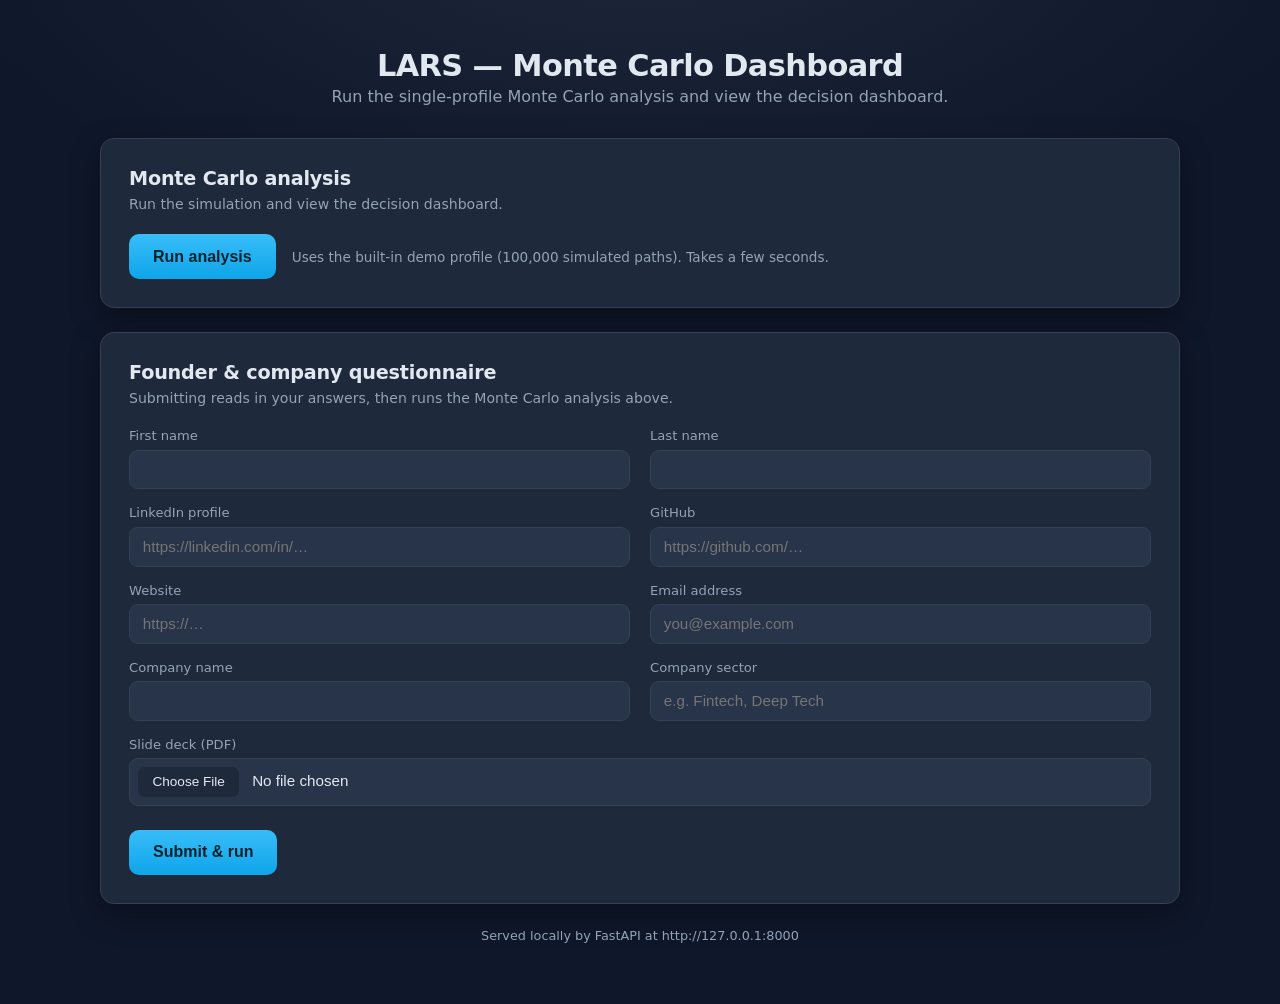
==== WebApp/static/index.html @ c9fc4283 "First rough webpage" ====
<!DOCTYPE html>
<html lang="en">
<head>
  <meta charset="UTF-8" />
  <meta name="viewport" content="width=device-width, initial-scale=1.0" />
  <title>LARS — Monte Carlo Dashboard</title>
  <style>
    :root {
      --bg: #0f172a;
      --panel: #1e293b;
      --panel-2: #273449;
      --text: #e2e8f0;
      --muted: #94a3b8;
      --accent: #38bdf8;
      --accent-strong: #0ea5e9;
      --border: #334155;
      --ok: #4ade80;
      --err: #f87171;
    }

    * { box-sizing: border-box; }

    body {
      margin: 0;
      font-family: system-ui, -apple-system, "Segoe UI", Roboto, sans-serif;
      background: radial-gradient(1200px 600px at 50% -10%, #1e293b 0%, var(--bg) 60%);
      color: var(--text);
      min-height: 100vh;
      display: flex;
      justify-content: center;
      padding: 3rem 1rem;
    }

    .container { width: 100%; max-width: 1080px; }

    header { text-align: center; margin-bottom: 2rem; }
    header h1 { margin: 0 0 .25rem; font-size: 1.9rem; letter-spacing: -0.02em; }
    header p { margin: 0; color: var(--muted); }

    .card {
      background: var(--panel);
      border: 1px solid var(--border);
      border-radius: 14px;
      padding: 1.75rem;
      box-shadow: 0 10px 30px rgba(0,0,0,.35);
    }
    .card + .card { margin-top: 1.5rem; }

    .card h2 {
      margin: 0 0 .35rem;
      font-size: 1.2rem;
      letter-spacing: -0.01em;
    }
    .card .section-sub { margin: 0 0 1.4rem; color: var(--muted); font-size: .88rem; }

    .run-row {
      display: flex;
      align-items: center;
      gap: 1rem;
      flex-wrap: wrap;
    }

    button {
      padding: .85rem 1.5rem;
      font-size: 1rem;
      font-weight: 600;
      color: #04222e;
      background: linear-gradient(180deg, var(--accent), var(--accent-strong));
      border: none;
      border-radius: 10px;
      cursor: pointer;
      transition: transform .05s ease, filter .15s ease;
    }
    button:hover { filter: brightness(1.05); }
    button:active { transform: translateY(1px); }
    button:disabled { filter: grayscale(.5) brightness(.8); cursor: not-allowed; }

    .run-note { color: var(--muted); font-size: .85rem; }

    /* Loading spinner */
    .spinner {
      width: 18px; height: 18px;
      border: 2px solid rgba(255,255,255,.25);
      border-top-color: #04222e;
      border-radius: 50%;
      display: inline-block;
      vertical-align: -3px;
      margin-right: .5rem;
      animation: spin .7s linear infinite;
    }
    @keyframes spin { to { transform: rotate(360deg); } }

    /* Questionnaire form */
    .form-grid {
      display: grid;
      grid-template-columns: 1fr 1fr;
      gap: 1rem 1.25rem;
    }
    @media (max-width: 640px) { .form-grid { grid-template-columns: 1fr; } }

    .field { display: flex; flex-direction: column; }
    .field.full { grid-column: 1 / -1; }
    .field label {
      margin-bottom: .4rem;
      font-size: .82rem;
      color: var(--muted);
    }
    .field input {
      width: 100%;
      padding: .65rem .8rem;
      background: var(--panel-2);
      border: 1px solid var(--border);
      border-radius: 9px;
      color: var(--text);
      font-size: .95rem;
      outline: none;
      transition: border-color .15s ease, box-shadow .15s ease;
    }
    .field input:focus {
      border-color: var(--accent);
      box-shadow: 0 0 0 3px rgba(56,189,248,.15);
    }
    .field input[type="file"] { padding: .5rem; cursor: pointer; }
    .field input[type="file"]::file-selector-button {
      margin-right: .8rem;
      padding: .45rem .9rem;
      border: none;
      border-radius: 7px;
      background: var(--panel);
      color: var(--text);
      cursor: pointer;
      font-size: .85rem;
    }

    .submit-row {
      display: flex;
      align-items: center;
      gap: 1rem;
      flex-wrap: wrap;
      margin-top: 1.5rem;
    }
    #profile-status { color: var(--muted); font-size: .88rem; }
    #profile-status.ok { color: var(--ok); }

    /* Dashboard */
    #dashboard { display: none; margin-top: 1.75rem; }
    #dashboard.visible { display: block; }

    .meta { color: var(--muted); font-size: .85rem; margin-bottom: 1rem; }

    .stats {
      display: grid;
      grid-template-columns: repeat(auto-fit, minmax(150px, 1fr));
      gap: 1rem;
      margin-bottom: 1.5rem;
    }
    .stat {
      background: var(--panel-2);
      border: 1px solid var(--border);
      border-radius: 10px;
      padding: 1rem;
      text-align: center;
    }
    .stat .value { font-size: 1.5rem; font-weight: 700; color: var(--accent); }
    .stat .label {
      font-size: .72rem; color: var(--muted); margin-top: .3rem;
      text-transform: uppercase; letter-spacing: .05em;
    }

    .plot-wrap {
      background: #fff;
      border: 1px solid var(--border);
      border-radius: 12px;
      padding: .5rem;
      overflow-x: auto;
    }
    .plot-wrap img { display: block; width: 100%; height: auto; border-radius: 8px; }

    #error {
      display: none;
      margin-top: 1.25rem;
      padding: .85rem 1rem;
      background: rgba(248,113,113,.1);
      border: 1px solid var(--err);
      border-radius: 10px;
      color: var(--err);
    }
    #error.visible { display: block; }

    .hint { text-align: center; color: var(--muted); font-size: .8rem; margin-top: 1.5rem; }
  </style>
</head>
<body>
  <div class="container">
    <header>
      <h1>LARS — Monte Carlo Dashboard</h1>
      <p>Run the single-profile Monte Carlo analysis and view the decision dashboard.</p>
    </header>

    <!-- ============ Section 1: Monte Carlo analysis ============ -->
    <div class="card">
      <h2>Monte Carlo analysis</h2>
      <p class="section-sub">Run the simulation and view the decision dashboard.</p>

      <div class="run-row">
        <button id="run-btn">Run analysis</button>
        <span class="run-note">
          Uses the built-in demo profile (100,000 simulated paths). Takes a few seconds.
        </span>
      </div>

      <!-- Error banner -->
      <div id="error"></div>

      <!-- Hidden dashboard, revealed once results come back -->
      <section id="dashboard">
        <div class="meta" id="meta"></div>
        <div class="stats" id="stats"></div>
        <div class="plot-wrap">
          <img id="dashboard-img" alt="Monte Carlo decision dashboard" />
        </div>
      </section>
    </div>

    <!-- ============ Section 2: Questionnaire ============ -->
    <div class="card">
      <h2>Founder &amp; company questionnaire</h2>
      <p class="section-sub">
        Submitting reads in your answers, then runs the Monte Carlo analysis above.
      </p>

      <form id="profile-form">
        <div class="form-grid">
          <div class="field">
            <label for="first_name">First name</label>
            <input type="text" id="first_name" name="first_name" autocomplete="given-name" />
          </div>
          <div class="field">
            <label for="last_name">Last name</label>
            <input type="text" id="last_name" name="last_name" autocomplete="family-name" />
          </div>

          <div class="field">
            <label for="linkedin">LinkedIn profile</label>
            <input type="url" id="linkedin" name="linkedin" placeholder="https://linkedin.com/in/…" />
          </div>
          <div class="field">
            <label for="github">GitHub</label>
            <input type="url" id="github" name="github" placeholder="https://github.com/…" />
          </div>

          <div class="field">
            <label for="website">Website</label>
            <input type="url" id="website" name="website" placeholder="https://…" />
          </div>
          <div class="field">
            <label for="email">Email address</label>
            <input type="email" id="email" name="email" placeholder="you@example.com" autocomplete="email" />
          </div>

          <div class="field">
            <label for="company_name">Company name</label>
            <input type="text" id="company_name" name="company_name" autocomplete="organization" />
          </div>
          <div class="field">
            <label for="company_sector">Company sector</label>
            <input type="text" id="company_sector" name="company_sector" placeholder="e.g. Fintech, Deep Tech" />
          </div>

          <div class="field full">
            <label for="deck">Slide deck (PDF)</label>
            <input type="file" id="deck" name="deck" accept="application/pdf,.pdf" />
          </div>
        </div>

        <div class="submit-row">
          <button type="submit" id="submit-btn">Submit &amp; run</button>
          <span id="profile-status"></span>
        </div>
      </form>
    </div>

    <p class="hint">Served locally by FastAPI at http://127.0.0.1:8000</p>
  </div>

  <script>
    const runBtn = document.getElementById("run-btn");
    const dashboard = document.getElementById("dashboard");
    const errorBox = document.getElementById("error");

    const profileForm = document.getElementById("profile-form");
    const submitBtn = document.getElementById("submit-btn");
    const profileStatus = document.getElementById("profile-status");

    const ANALYZE_URL = "/api/analyze";
    const PROFILE_URL = "/api/profile";

    // -------- Section 1: run the Monte Carlo analysis ---------------------
    // Shared so both the "Run analysis" button and the questionnaire's
    // "Submit & run" button can trigger it. Manages the run button + dashboard
    // UI, and throws on failure so callers can react.
    async function runAnalysis() {
      errorBox.classList.remove("visible");
      runBtn.disabled = true;
      runBtn.innerHTML = '<span class="spinner"></span>Running…';

      try {
        const response = await fetch(ANALYZE_URL, { method: "POST" });
        const data = await response.json();
        if (!response.ok || data.status === "error") {
          throw new Error(data.detail || "The server returned an error.");
        }
        renderDashboard(data);
      } catch (err) {
        showError(err.message);
        throw err;
      } finally {
        runBtn.disabled = false;
        runBtn.textContent = "Run analysis";
      }
    }

    runBtn.addEventListener("click", () => { runAnalysis().catch(() => {}); });

    // -------- Section 2: read in the questionnaire, then run --------------
    profileForm.addEventListener("submit", async (event) => {
      // 1. Prevent the default full-page submit.
      event.preventDefault();

      // Snapshot the current field values (incl. the file) BEFORE we clear the
      // form, so the read-in receives the real data even though the visible
      // fields get wiped a moment later.
      const formData = new FormData(profileForm);

      errorBox.classList.remove("visible");
      submitBtn.disabled = true;
      submitBtn.innerHTML = '<span class="spinner"></span>Submitting…';
      profileStatus.classList.remove("ok");
      profileStatus.textContent = "Reading in…";

      try {
        // 2. Trigger the read-in on the server (multipart: fields + PDF).
        const response = await fetch(PROFILE_URL, { method: "POST", body: formData });
        const data = await response.json();
        if (!response.ok || data.status === "error") {
          throw new Error(data.detail || "Read-in failed.");
        }

        // 3. Clear all fields.
        profileForm.reset();
        profileStatus.classList.add("ok");
        profileStatus.textContent = data.message || "Read in.";

        // 4. Subsequently trigger what the "Run analysis" button does.
        await runAnalysis();
      } catch (err) {
        showError(err.message);
        profileStatus.classList.remove("ok");
        profileStatus.textContent = "";
      } finally {
        submitBtn.disabled = false;
        submitBtn.textContent = "Submit & run";
      }
    });

    // -------- Rendering / helpers ----------------------------------------
    function renderDashboard(data) {
      const s = data.summary || {};

      document.getElementById("meta").innerText =
        `${s.opportunity_id ?? "profile"}  ·  ` +
        `${fmtInt(s.n_iterations)} simulated paths  ·  ` +
        `confidence: ${s.confidence_flag ?? "—"}`;

      const tiles = [
        { label: "Expected MOIC", value: fmtX(s.expected_moic) },
        { label: "Median MOIC", value: fmtX(s.median_moic) },
        { label: "P(total loss)", value: fmtPct(s.p_total_loss) },
        { label: "P(≥ 1x)", value: fmtPct(s.p_gt_1x) },
        { label: "P(≥ 10x)", value: fmtPct(s.p_gt_10x) },
        { label: "Median exit (yrs)", value: fmtNum(s.median_exit_years, 1) },
      ];
      document.getElementById("stats").innerHTML = tiles.map(t =>
        `<div class="stat"><div class="value">${t.value}</div>` +
        `<div class="label">${t.label}</div></div>`
      ).join("");

      document.getElementById("dashboard-img").src = data.dashboard;
      dashboard.classList.add("visible");
    }

    function showError(message) {
      errorBox.innerText = message;
      errorBox.classList.add("visible");
    }

    function fmtX(n) {
      if (n === null || n === undefined || isNaN(n)) return "—";
      return Number(n).toFixed(2) + "×";
    }
    function fmtPct(n) {
      if (n === null || n === undefined || isNaN(n)) return "—";
      return (Number(n) * 100).toFixed(1) + "%";
    }
    function fmtNum(n, digits = 2) {
      if (n === null || n === undefined || isNaN(n)) return "—";
      return Number(n).toFixed(digits);
    }
    function fmtInt(n) {
      if (n === null || n === undefined || isNaN(n)) return "—";
      return Number(n).toLocaleString();
    }
  </script>
</body>
</html>
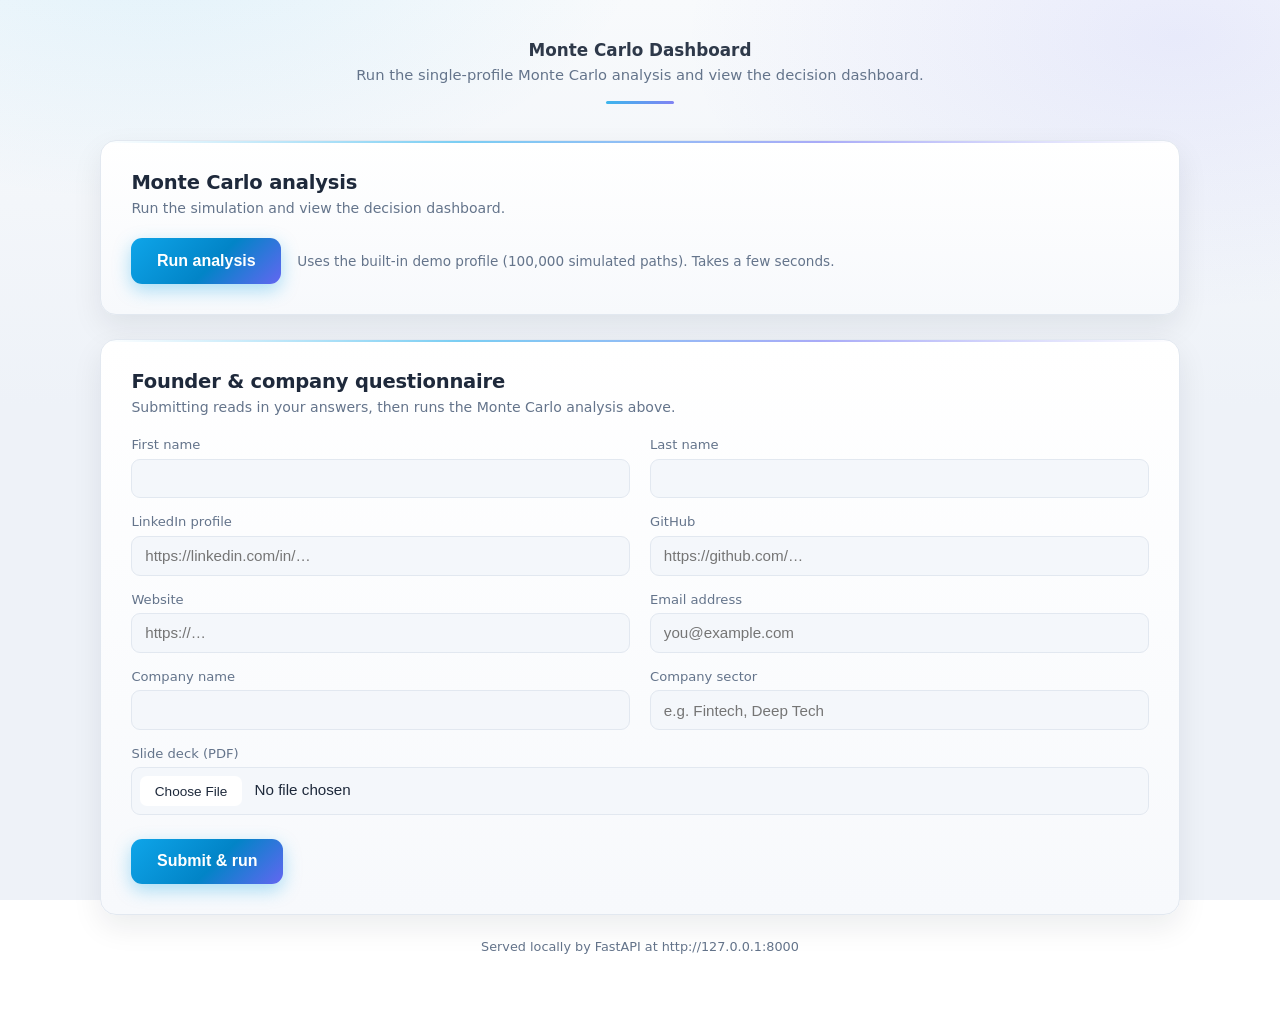
==== commit 5bf6b31f: "Changing webapp" ====
--- a/WebApp/static/index.html
+++ b/WebApp/static/index.html
@@ -6,16 +6,19 @@
   <title>LARS — Monte Carlo Dashboard</title>
   <style>
     :root {
-      --bg: #0f172a;
-      --panel: #1e293b;
-      --panel-2: #273449;
-      --text: #e2e8f0;
-      --muted: #94a3b8;
-      --accent: #38bdf8;
-      --accent-strong: #0ea5e9;
-      --border: #334155;
-      --ok: #4ade80;
-      --err: #f87171;
+      --bg: #eef2f8;
+      --bg-2: #f8fafc;
+      --panel: #ffffff;
+      --panel-2: #f4f7fb;
+      --text: #1e293b;
+      --muted: #64748b;
+      --accent: #0ea5e9;
+      --accent-2: #6366f1;
+      --accent-strong: #0284c7;
+      --border: #e2e8f0;
+      --border-soft: #eef2f8;
+      --ok: #16a34a;
+      --err: #dc2626;
     }
 
     * { box-sizing: border-box; }
@@ -23,32 +26,94 @@
     body {
       margin: 0;
       font-family: system-ui, -apple-system, "Segoe UI", Roboto, sans-serif;
-      background: radial-gradient(1200px 600px at 50% -10%, #1e293b 0%, var(--bg) 60%);
+      background:
+        radial-gradient(900px 500px at 12% -8%, rgba(14,165,233,.10) 0%, transparent 55%),
+        radial-gradient(900px 500px at 92% 4%, rgba(99,102,241,.10) 0%, transparent 55%),
+        linear-gradient(180deg, var(--bg-2) 0%, var(--bg) 45%, var(--bg) 100%);
+      background-attachment: fixed;
       color: var(--text);
       min-height: 100vh;
       display: flex;
       justify-content: center;
-      padding: 3rem 1rem;
+      padding: 2.5rem 1rem 3.5rem;
     }
 
     .container { width: 100%; max-width: 1080px; }
 
-    header { text-align: center; margin-bottom: 2rem; }
-    header h1 { margin: 0 0 .25rem; font-size: 1.9rem; letter-spacing: -0.02em; }
-    header p { margin: 0; color: var(--muted); }
+    /* Banner: only shows if a real image loads; hidden otherwise via JS onerror.
+       Shown uncropped (natural aspect ratio) since it carries the LARS wordmark. */
+    .banner {
+      display: none;
+      width: 100%;
+      height: auto;
+      border-radius: 18px;
+      margin-bottom: 1.5rem;
+      border: 1px solid var(--border);
+      box-shadow: 0 16px 34px rgba(15,23,42,.12);
+    }
+    .banner.loaded { display: block; }
+
+    /* Visually hidden but available to screen readers / search engines. */
+    .sr-only {
+      position: absolute;
+      width: 1px; height: 1px;
+      padding: 0; margin: -1px;
+      overflow: hidden;
+      clip: rect(0 0 0 0);
+      white-space: nowrap;
+      border: 0;
+    }
+
+    header { text-align: center; margin-bottom: 2.25rem; }
+    header h1 {
+      margin: 0 0 .5rem;
+      font-size: 2.15rem;
+      line-height: 1.15;
+      letter-spacing: -0.02em;
+      font-weight: 800;
+      background: linear-gradient(90deg, var(--accent) 0%, var(--accent-2) 100%);
+      -webkit-background-clip: text;
+      background-clip: text;
+      color: transparent;
+    }
+    header .tagline {
+      margin: 0;
+      color: var(--text);
+      font-size: 1.05rem;
+      font-weight: 600;
+      opacity: .92;
+    }
+    header p.subtitle { margin: .4rem 0 0; color: var(--muted); font-size: .92rem; }
+    header .rule {
+      width: 68px; height: 3px; margin: 1.1rem auto 0;
+      border-radius: 3px;
+      background: linear-gradient(90deg, var(--accent), var(--accent-2));
+      opacity: .8;
+    }
 
     .card {
-      background: var(--panel);
+      background: linear-gradient(180deg, var(--panel) 0%, #f7f9fc 100%);
       border: 1px solid var(--border);
-      border-radius: 14px;
-      padding: 1.75rem;
-      box-shadow: 0 10px 30px rgba(0,0,0,.35);
+      border-radius: 16px;
+      padding: 1.9rem;
+      box-shadow: 0 12px 30px rgba(15,23,42,.08);
+      position: relative;
+      overflow: hidden;
+    }
+    /* Subtle accent hairline along the top edge of each card */
+    .card::before {
+      content: "";
+      position: absolute;
+      inset: 0 0 auto 0;
+      height: 2px;
+      background: linear-gradient(90deg, transparent, var(--accent), var(--accent-2), transparent);
+      opacity: .55;
     }
     .card + .card { margin-top: 1.5rem; }
 
     .card h2 {
       margin: 0 0 .35rem;
-      font-size: 1.2rem;
+      font-size: 1.22rem;
       letter-spacing: -0.01em;
     }
     .card .section-sub { margin: 0 0 1.4rem; color: var(--muted); font-size: .88rem; }
@@ -61,27 +126,28 @@
     }
 
     button {
-      padding: .85rem 1.5rem;
+      padding: .85rem 1.6rem;
       font-size: 1rem;
-      font-weight: 600;
-      color: #04222e;
-      background: linear-gradient(180deg, var(--accent), var(--accent-strong));
+      font-weight: 700;
+      color: #ffffff;
+      background: linear-gradient(135deg, var(--accent) 0%, var(--accent-strong) 55%, var(--accent-2) 100%);
       border: none;
-      border-radius: 10px;
+      border-radius: 11px;
       cursor: pointer;
-      transition: transform .05s ease, filter .15s ease;
-    }
-    button:hover { filter: brightness(1.05); }
-    button:active { transform: translateY(1px); }
-    button:disabled { filter: grayscale(.5) brightness(.8); cursor: not-allowed; }
+      box-shadow: 0 6px 18px rgba(14,165,233,.35);
+      transition: transform .08s ease, filter .15s ease, box-shadow .15s ease;
+    }
+    button:hover { filter: brightness(1.06); box-shadow: 0 8px 24px rgba(56,189,248,.45); }
+    button:active { transform: translateY(1px); box-shadow: 0 4px 12px rgba(14,165,233,.35); }
+    button:disabled { filter: grayscale(.5) brightness(.8); box-shadow: none; cursor: not-allowed; }
 
     .run-note { color: var(--muted); font-size: .85rem; }
 
     /* Loading spinner */
     .spinner {
       width: 18px; height: 18px;
-      border: 2px solid rgba(255,255,255,.25);
-      border-top-color: #04222e;
+      border: 2px solid rgba(255,255,255,.45);
+      border-top-color: #ffffff;
       border-radius: 50%;
       display: inline-block;
       vertical-align: -3px;
@@ -155,12 +221,14 @@
       margin-bottom: 1.5rem;
     }
     .stat {
-      background: var(--panel-2);
+      background: linear-gradient(180deg, var(--panel-2) 0%, #eaf0f8 100%);
       border: 1px solid var(--border);
-      border-radius: 10px;
+      border-radius: 12px;
       padding: 1rem;
       text-align: center;
-    }
+      transition: border-color .15s ease, transform .1s ease;
+    }
+    .stat:hover { border-color: var(--accent); transform: translateY(-2px); }
     .stat .value { font-size: 1.5rem; font-weight: 700; color: var(--accent); }
     .stat .label {
       font-size: .72rem; color: var(--muted); margin-top: .3rem;
@@ -192,9 +260,15 @@
 </head>
 <body>
   <div class="container">
+    <!-- Optional banner: drop an image at static/banner.png (or .jpg) to show it.
+         Hidden automatically if the file isn't present. -->
+    <img id="banner" class="banner" src="/static/Banner.png" alt="LARS banner" />
+
     <header>
-      <h1>LARS — Monte Carlo Dashboard</h1>
-      <p>Run the single-profile Monte Carlo analysis and view the decision dashboard.</p>
+      <h1 class="sr-only">LARS — Leveraging AI for Risk Assessment &amp; Strategy</h1>
+      <p class="tagline">Monte Carlo Dashboard</p>
+      <p class="subtitle">Run the single-profile Monte Carlo analysis and view the decision dashboard.</p>
+      <div class="rule"></div>
     </header>
 
     <!-- ============ Section 1: Monte Carlo analysis ============ -->
@@ -284,6 +358,12 @@
   </div>
 
   <script>
+    // Reveal the banner only if the image really loaded; otherwise leave it hidden.
+    const banner = document.getElementById("banner");
+    if (banner.complete && banner.naturalWidth > 0) banner.classList.add("loaded");
+    banner.addEventListener("load", () => banner.classList.add("loaded"));
+    banner.addEventListener("error", () => banner.classList.remove("loaded"));
+
     const runBtn = document.getElementById("run-btn");
     const dashboard = document.getElementById("dashboard");
     const errorBox = document.getElementById("error");
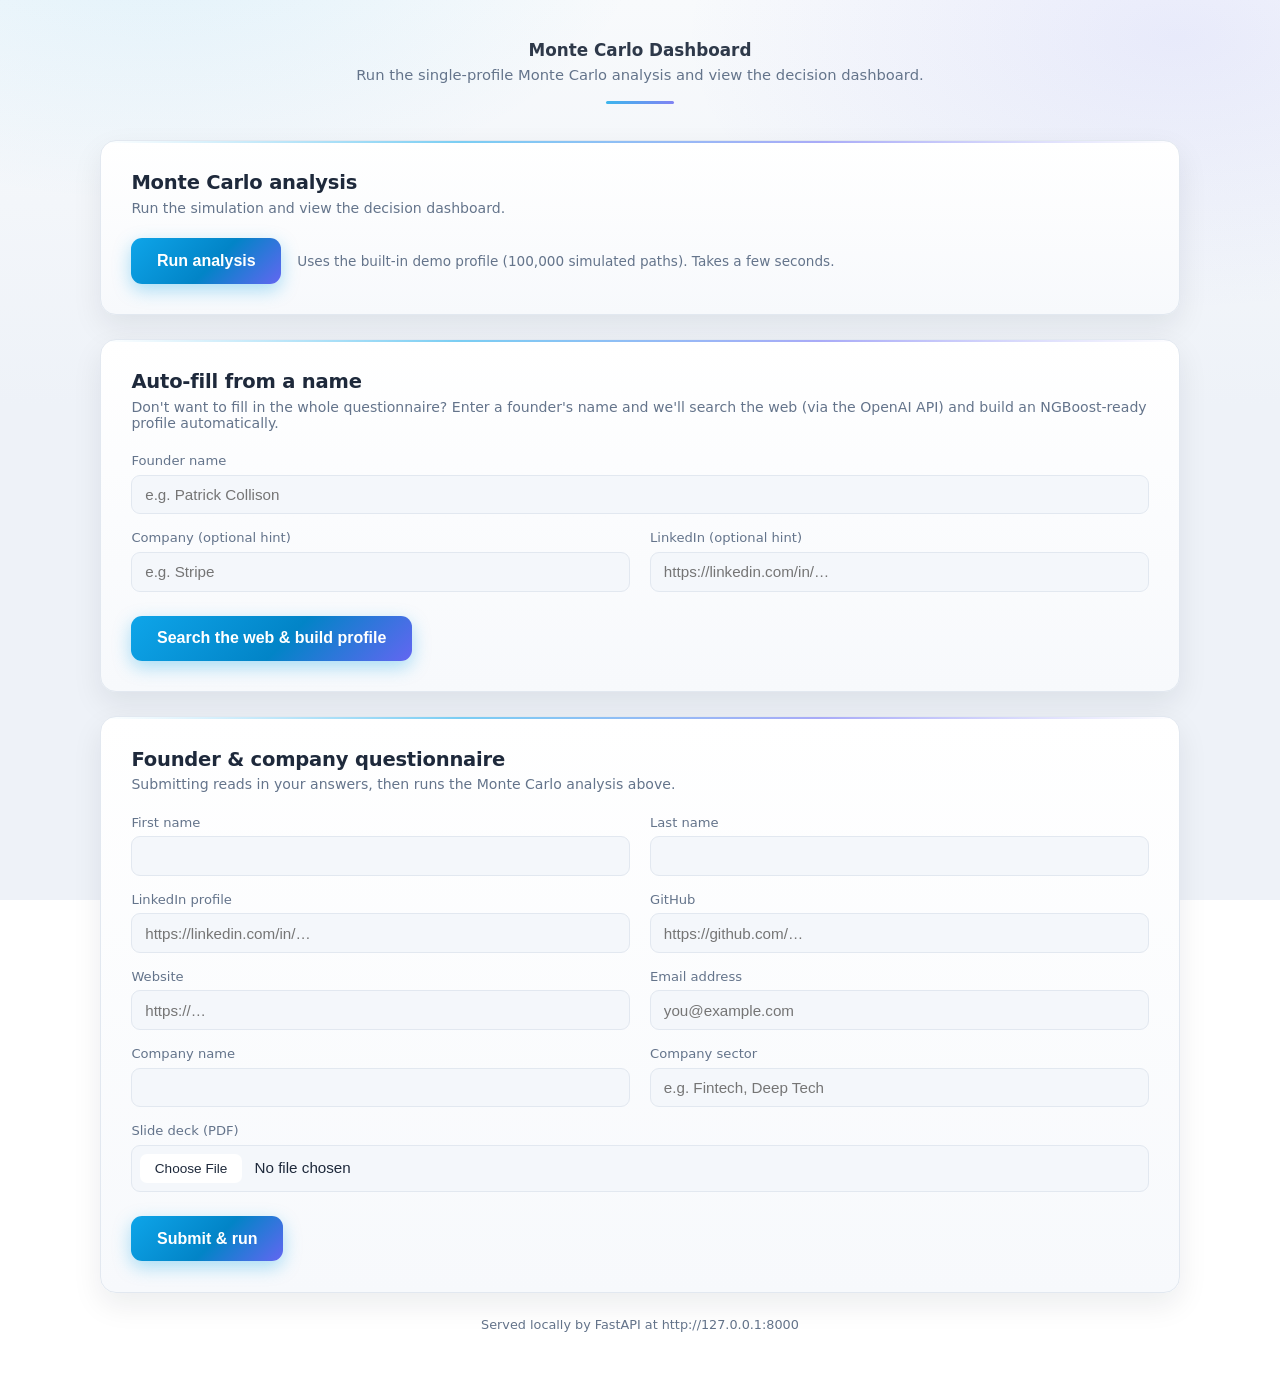
==== commit 4f7c205e: "Adding founder search on webpage" ====
--- a/WebApp/static/index.html
+++ b/WebApp/static/index.html
@@ -207,6 +207,41 @@
     }
     #profile-status { color: var(--muted); font-size: .88rem; }
     #profile-status.ok { color: var(--ok); }
+    #enrich-status { color: var(--muted); font-size: .88rem; }
+    #enrich-status.ok { color: var(--ok); }
+    #enrich-status.err { color: var(--err); }
+
+    /* Auto-fill result */
+    .enrich-result { display: none; }
+    .enrich-result.visible { display: block; }
+    .json-out {
+      background: #0f172a;
+      color: #e2e8f0;
+      border: 1px solid var(--border);
+      border-radius: 10px;
+      padding: 1rem 1.1rem;
+      font-family: ui-monospace, "SF Mono", Menlo, Consolas, monospace;
+      font-size: .8rem;
+      line-height: 1.5;
+      max-height: 380px;
+      overflow: auto;
+      white-space: pre;
+      margin: .4rem 0 1rem;
+    }
+    .sources { margin-bottom: 1rem; }
+    .sources .sources-title {
+      font-size: .72rem; text-transform: uppercase; letter-spacing: .05em;
+      color: var(--muted); margin-bottom: .5rem;
+    }
+    .sources a {
+      display: block;
+      color: var(--accent-strong);
+      font-size: .82rem;
+      text-decoration: none;
+      padding: .15rem 0;
+      overflow: hidden; text-overflow: ellipsis; white-space: nowrap;
+    }
+    .sources a:hover { text-decoration: underline; }
 
     /* Dashboard */
     #dashboard { display: none; margin-top: 1.75rem; }
@@ -296,7 +331,51 @@
       </section>
     </div>
 
-    <!-- ============ Section 2: Questionnaire ============ -->
+    <!-- ============ Section 2: Auto-fill from a name ============ -->
+    <div class="card">
+      <h2>Auto-fill from a name</h2>
+      <p class="section-sub">
+        Don't want to fill in the whole questionnaire? Enter a founder's name and
+        we'll search the web (via the OpenAI API) and build an NGBoost-ready
+        profile automatically.
+      </p>
+
+      <form id="enrich-form">
+        <div class="form-grid">
+          <div class="field full">
+            <label for="enrich_name">Founder name</label>
+            <input type="text" id="enrich_name" name="name" placeholder="e.g. Patrick Collison" autocomplete="name" />
+          </div>
+          <div class="field">
+            <label for="enrich_company">Company (optional hint)</label>
+            <input type="text" id="enrich_company" name="company_name" placeholder="e.g. Stripe" />
+          </div>
+          <div class="field">
+            <label for="enrich_linkedin">LinkedIn (optional hint)</label>
+            <input type="url" id="enrich_linkedin" name="linkedin" placeholder="https://linkedin.com/in/…" />
+          </div>
+        </div>
+
+        <div class="submit-row">
+          <button type="submit" id="enrich-btn">Search the web &amp; build profile</button>
+          <span id="enrich-status"></span>
+        </div>
+      </form>
+
+      <section id="enrich-result" class="enrich-result">
+        <p class="section-sub" style="margin-top:1.4rem;">
+          Generated NGBoost inference request:
+        </p>
+        <pre id="enrich-json" class="json-out"></pre>
+        <div id="enrich-sources" class="sources"></div>
+        <div class="submit-row">
+          <button type="button" id="enrich-use-btn">Use this &amp; run analysis</button>
+          <span class="run-note">Fills the questionnaire below with what we found.</span>
+        </div>
+      </section>
+    </div>
+
+    <!-- ============ Section 3: Questionnaire ============ -->
     <div class="card">
       <h2>Founder &amp; company questionnaire</h2>
       <p class="section-sub">
@@ -374,6 +453,7 @@
 
     const ANALYZE_URL = "/api/analyze";
     const PROFILE_URL = "/api/profile";
+    const ENRICH_URL = "/api/enrich";
 
     // -------- Section 1: run the Monte Carlo analysis ---------------------
     // Shared so both the "Run analysis" button and the questionnaire's
@@ -402,7 +482,120 @@
 
     runBtn.addEventListener("click", () => { runAnalysis().catch(() => {}); });
 
-    // -------- Section 2: read in the questionnaire, then run --------------
+    // -------- Section 2: auto-fill from a name (OpenAI web search) --------
+    const enrichForm = document.getElementById("enrich-form");
+    const enrichBtn = document.getElementById("enrich-btn");
+    const enrichStatus = document.getElementById("enrich-status");
+    const enrichResult = document.getElementById("enrich-result");
+    const enrichJson = document.getElementById("enrich-json");
+    const enrichSources = document.getElementById("enrich-sources");
+    const enrichUseBtn = document.getElementById("enrich-use-btn");
+
+    // Holds the most recent inference request so "Use this" can apply it.
+    let lastInferenceRequest = null;
+
+    enrichForm.addEventListener("submit", async (event) => {
+      event.preventDefault();
+
+      const name = document.getElementById("enrich_name").value.trim();
+      if (!name) {
+        setEnrichStatus("Please enter a name first.", "err");
+        return;
+      }
+
+      errorBox.classList.remove("visible");
+      enrichResult.classList.remove("visible");
+      enrichBtn.disabled = true;
+      enrichBtn.innerHTML = '<span class="spinner"></span>Searching the web…';
+      setEnrichStatus("Researching — this can take 10–30 seconds…", "");
+
+      try {
+        const formData = new FormData(enrichForm);
+        const response = await fetch(ENRICH_URL, { method: "POST", body: formData });
+        const data = await response.json();
+        if (!response.ok || data.status === "error") {
+          throw new Error(data.detail || "Enrichment failed.");
+        }
+
+        lastInferenceRequest = data.inference_request;
+        renderEnrichResult(data);
+        const found = countKnownFields(data.inference_request);
+        setEnrichStatus(`Done — found ${found} field(s) from the web.`, "ok");
+      } catch (err) {
+        setEnrichStatus(err.message, "err");
+        lastInferenceRequest = null;
+      } finally {
+        enrichBtn.disabled = false;
+        enrichBtn.textContent = "Search the web & build profile";
+      }
+    });
+
+    // "Use this & run analysis": copy findings into the questionnaire, then run.
+    enrichUseBtn.addEventListener("click", async () => {
+      if (lastInferenceRequest) applyInferenceToForm(lastInferenceRequest);
+      await runAnalysis().catch(() => {});
+    });
+
+    function renderEnrichResult(data) {
+      enrichJson.textContent = JSON.stringify(data.inference_request, null, 2);
+
+      const cites = data.citations || [];
+      if (cites.length) {
+        enrichSources.innerHTML =
+          '<div class="sources-title">Sources</div>' +
+          cites.map(c => {
+            const label = c.title || c.url;
+            return `<a href="${c.url}" target="_blank" rel="noopener noreferrer">${escapeHtml(label)}</a>`;
+          }).join("");
+      } else {
+        enrichSources.innerHTML =
+          '<div class="sources-title">Sources</div>' +
+          '<span class="run-note">No sources were returned.</span>';
+      }
+      enrichResult.classList.add("visible");
+    }
+
+    // Copy the (flat) known values into the questionnaire fields we display.
+    function applyInferenceToForm(req) {
+      const name = document.getElementById("enrich_name").value.trim();
+      const parts = name.split(/\s+/);
+      if (parts.length) {
+        document.getElementById("first_name").value = parts[0] || "";
+        document.getElementById("last_name").value = parts.slice(1).join(" ");
+      }
+      const company = document.getElementById("enrich_company").value.trim();
+      if (company) document.getElementById("company_name").value = company;
+      const linkedin = document.getElementById("enrich_linkedin").value.trim();
+      if (linkedin) document.getElementById("linkedin").value = linkedin;
+
+      const sector = req && req.market && req.market.sector;
+      if (sector) document.getElementById("company_sector").value = sector;
+    }
+
+    function countKnownFields(req) {
+      if (!req) return 0;
+      const groups = ["screening", "traction", "financials", "team", "market", "cold_start"];
+      let n = 0;
+      for (const g of groups) {
+        const obj = req[g] || {};
+        for (const k of Object.keys(obj)) if (obj[k] !== null && obj[k] !== undefined) n++;
+      }
+      return n;
+    }
+
+    function setEnrichStatus(text, kind) {
+      enrichStatus.textContent = text;
+      enrichStatus.classList.remove("ok", "err");
+      if (kind) enrichStatus.classList.add(kind);
+    }
+
+    function escapeHtml(s) {
+      return String(s).replace(/[&<>"']/g, c => (
+        { "&": "&amp;", "<": "&lt;", ">": "&gt;", '"': "&quot;", "'": "&#39;" }[c]
+      ));
+    }
+
+    // -------- Section 3: read in the questionnaire, then run --------------
     profileForm.addEventListener("submit", async (event) => {
       // 1. Prevent the default full-page submit.
       event.preventDefault();
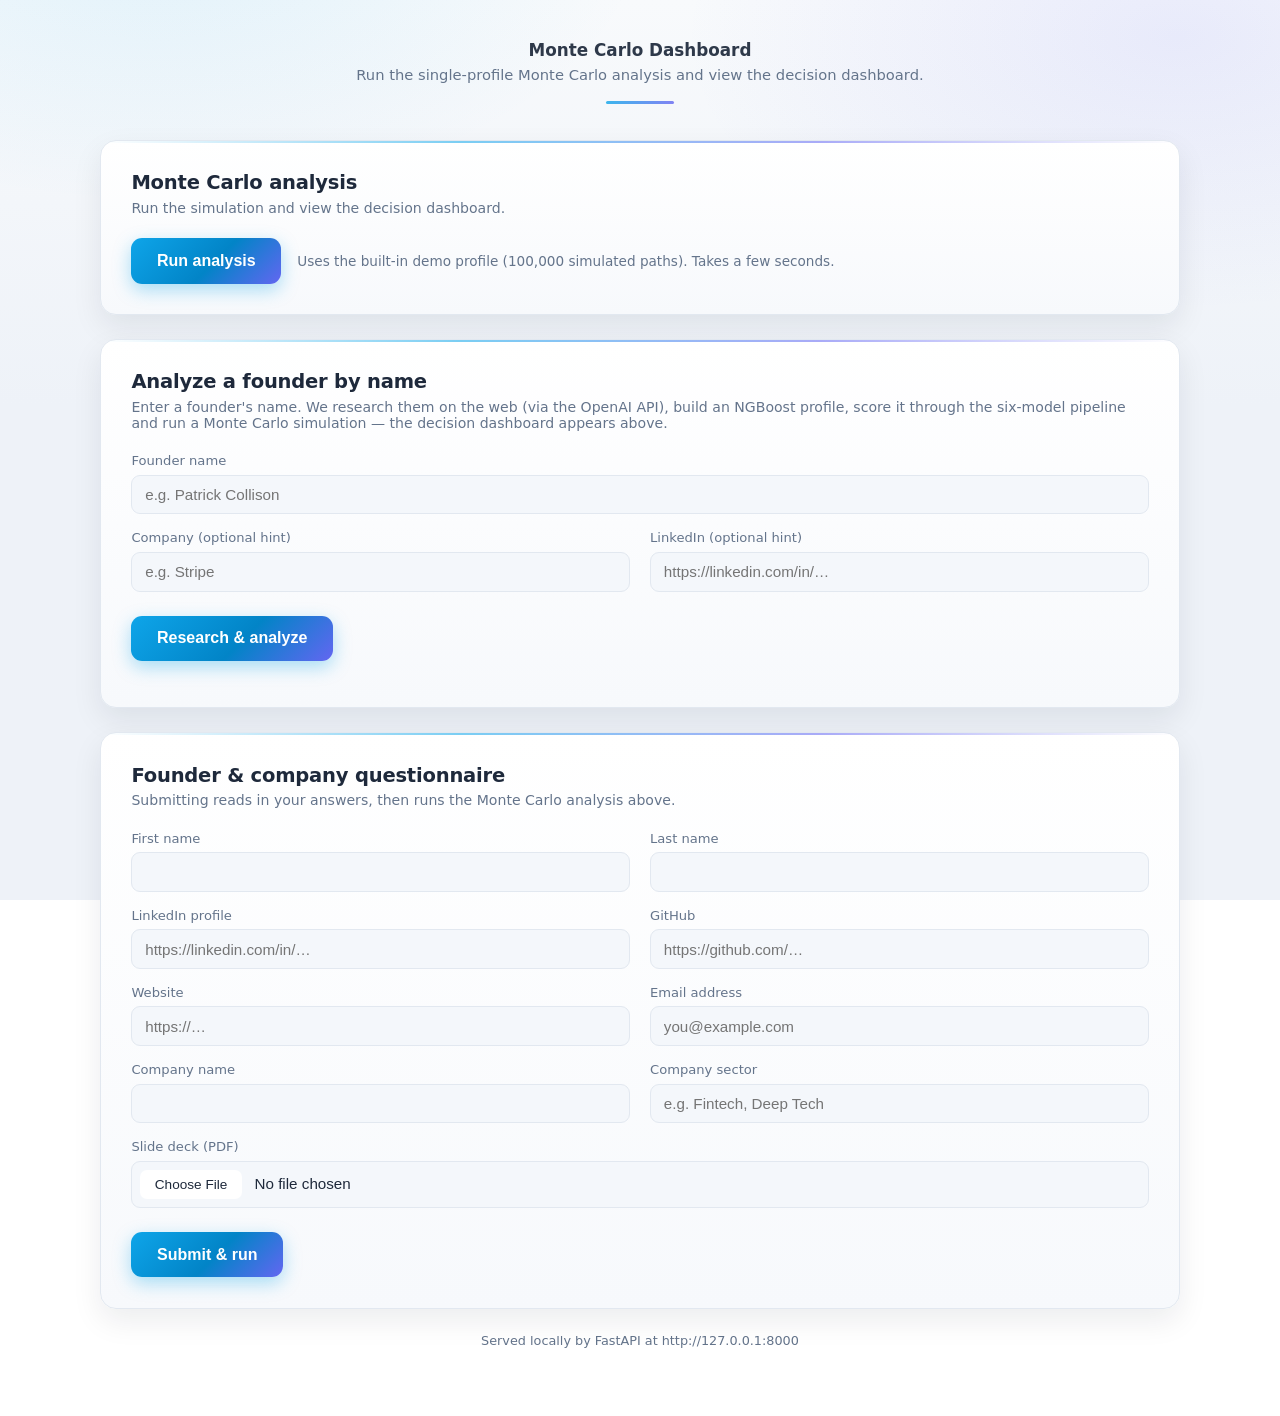
==== commit c0a27963: "Changes to webpage" ====
--- a/WebApp/static/index.html
+++ b/WebApp/static/index.html
@@ -331,13 +331,13 @@
       </section>
     </div>
 
-    <!-- ============ Section 2: Auto-fill from a name ============ -->
+    <!-- ============ Section 2: Analyze a founder by name ============ -->
     <div class="card">
-      <h2>Auto-fill from a name</h2>
+      <h2>Analyze a founder by name</h2>
       <p class="section-sub">
-        Don't want to fill in the whole questionnaire? Enter a founder's name and
-        we'll search the web (via the OpenAI API) and build an NGBoost-ready
-        profile automatically.
+        Enter a founder's name. We research them on the web (via the OpenAI API),
+        build an NGBoost profile, score it through the six-model pipeline and run
+        a Monte Carlo simulation — the decision dashboard appears above.
       </p>
 
       <form id="enrich-form">
@@ -357,22 +357,12 @@
         </div>
 
         <div class="submit-row">
-          <button type="submit" id="enrich-btn">Search the web &amp; build profile</button>
+          <button type="submit" id="enrich-btn">Research &amp; analyze</button>
           <span id="enrich-status"></span>
         </div>
       </form>
 
-      <section id="enrich-result" class="enrich-result">
-        <p class="section-sub" style="margin-top:1.4rem;">
-          Generated NGBoost inference request:
-        </p>
-        <pre id="enrich-json" class="json-out"></pre>
-        <div id="enrich-sources" class="sources"></div>
-        <div class="submit-row">
-          <button type="button" id="enrich-use-btn">Use this &amp; run analysis</button>
-          <span class="run-note">Fills the questionnaire below with what we found.</span>
-        </div>
-      </section>
+      <div id="enrich-sources" class="sources"></div>
     </div>
 
     <!-- ============ Section 3: Questionnaire ============ -->
@@ -482,17 +472,14 @@
 
     runBtn.addEventListener("click", () => { runAnalysis().catch(() => {}); });
 
-    // -------- Section 2: auto-fill from a name (OpenAI web search) --------
+    // -------- Section 2: research a founder by name, then analyze ---------
+    // One click runs the whole chain server-side: web research -> NGBoost
+    // profile -> six-model prediction -> Monte Carlo -> dashboard (rendered
+    // into the shared dashboard area above).
     const enrichForm = document.getElementById("enrich-form");
     const enrichBtn = document.getElementById("enrich-btn");
     const enrichStatus = document.getElementById("enrich-status");
-    const enrichResult = document.getElementById("enrich-result");
-    const enrichJson = document.getElementById("enrich-json");
     const enrichSources = document.getElementById("enrich-sources");
-    const enrichUseBtn = document.getElementById("enrich-use-btn");
-
-    // Holds the most recent inference request so "Use this" can apply it.
-    let lastInferenceRequest = null;
 
     enrichForm.addEventListener("submit", async (event) => {
       event.preventDefault();
@@ -504,42 +491,33 @@
       }
 
       errorBox.classList.remove("visible");
-      enrichResult.classList.remove("visible");
+      enrichSources.innerHTML = "";
       enrichBtn.disabled = true;
-      enrichBtn.innerHTML = '<span class="spinner"></span>Searching the web…';
-      setEnrichStatus("Researching — this can take 10–30 seconds…", "");
+      enrichBtn.innerHTML = '<span class="spinner"></span>Researching &amp; simulating…';
+      setEnrichStatus("Researching the web and running the simulation — this can take 20–40 seconds…", "");
 
       try {
         const formData = new FormData(enrichForm);
         const response = await fetch(ENRICH_URL, { method: "POST", body: formData });
         const data = await response.json();
         if (!response.ok || data.status === "error") {
-          throw new Error(data.detail || "Enrichment failed.");
+          throw new Error(data.detail || "Analysis failed.");
         }
 
-        lastInferenceRequest = data.inference_request;
-        renderEnrichResult(data);
-        const found = countKnownFields(data.inference_request);
-        setEnrichStatus(`Done — found ${found} field(s) from the web.`, "ok");
+        renderDashboard(data);
+        renderSources(data.citations);
+        setEnrichStatus(`Done — dashboard for ${data.company_name || name} is shown above.`, "ok");
       } catch (err) {
         setEnrichStatus(err.message, "err");
-        lastInferenceRequest = null;
+        showError(err.message);
       } finally {
         enrichBtn.disabled = false;
-        enrichBtn.textContent = "Search the web & build profile";
+        enrichBtn.textContent = "Research & analyze";
       }
     });
 
-    // "Use this & run analysis": copy findings into the questionnaire, then run.
-    enrichUseBtn.addEventListener("click", async () => {
-      if (lastInferenceRequest) applyInferenceToForm(lastInferenceRequest);
-      await runAnalysis().catch(() => {});
-    });
-
-    function renderEnrichResult(data) {
-      enrichJson.textContent = JSON.stringify(data.inference_request, null, 2);
-
-      const cites = data.citations || [];
+    function renderSources(cites) {
+      cites = cites || [];
       if (cites.length) {
         enrichSources.innerHTML =
           '<div class="sources-title">Sources</div>' +
@@ -548,39 +526,8 @@
             return `<a href="${c.url}" target="_blank" rel="noopener noreferrer">${escapeHtml(label)}</a>`;
           }).join("");
       } else {
-        enrichSources.innerHTML =
-          '<div class="sources-title">Sources</div>' +
-          '<span class="run-note">No sources were returned.</span>';
+        enrichSources.innerHTML = "";
       }
-      enrichResult.classList.add("visible");
-    }
-
-    // Copy the (flat) known values into the questionnaire fields we display.
-    function applyInferenceToForm(req) {
-      const name = document.getElementById("enrich_name").value.trim();
-      const parts = name.split(/\s+/);
-      if (parts.length) {
-        document.getElementById("first_name").value = parts[0] || "";
-        document.getElementById("last_name").value = parts.slice(1).join(" ");
-      }
-      const company = document.getElementById("enrich_company").value.trim();
-      if (company) document.getElementById("company_name").value = company;
-      const linkedin = document.getElementById("enrich_linkedin").value.trim();
-      if (linkedin) document.getElementById("linkedin").value = linkedin;
-
-      const sector = req && req.market && req.market.sector;
-      if (sector) document.getElementById("company_sector").value = sector;
-    }
-
-    function countKnownFields(req) {
-      if (!req) return 0;
-      const groups = ["screening", "traction", "financials", "team", "market", "cold_start"];
-      let n = 0;
-      for (const g of groups) {
-        const obj = req[g] || {};
-        for (const k of Object.keys(obj)) if (obj[k] !== null && obj[k] !== undefined) n++;
-      }
-      return n;
     }
 
     function setEnrichStatus(text, kind) {
